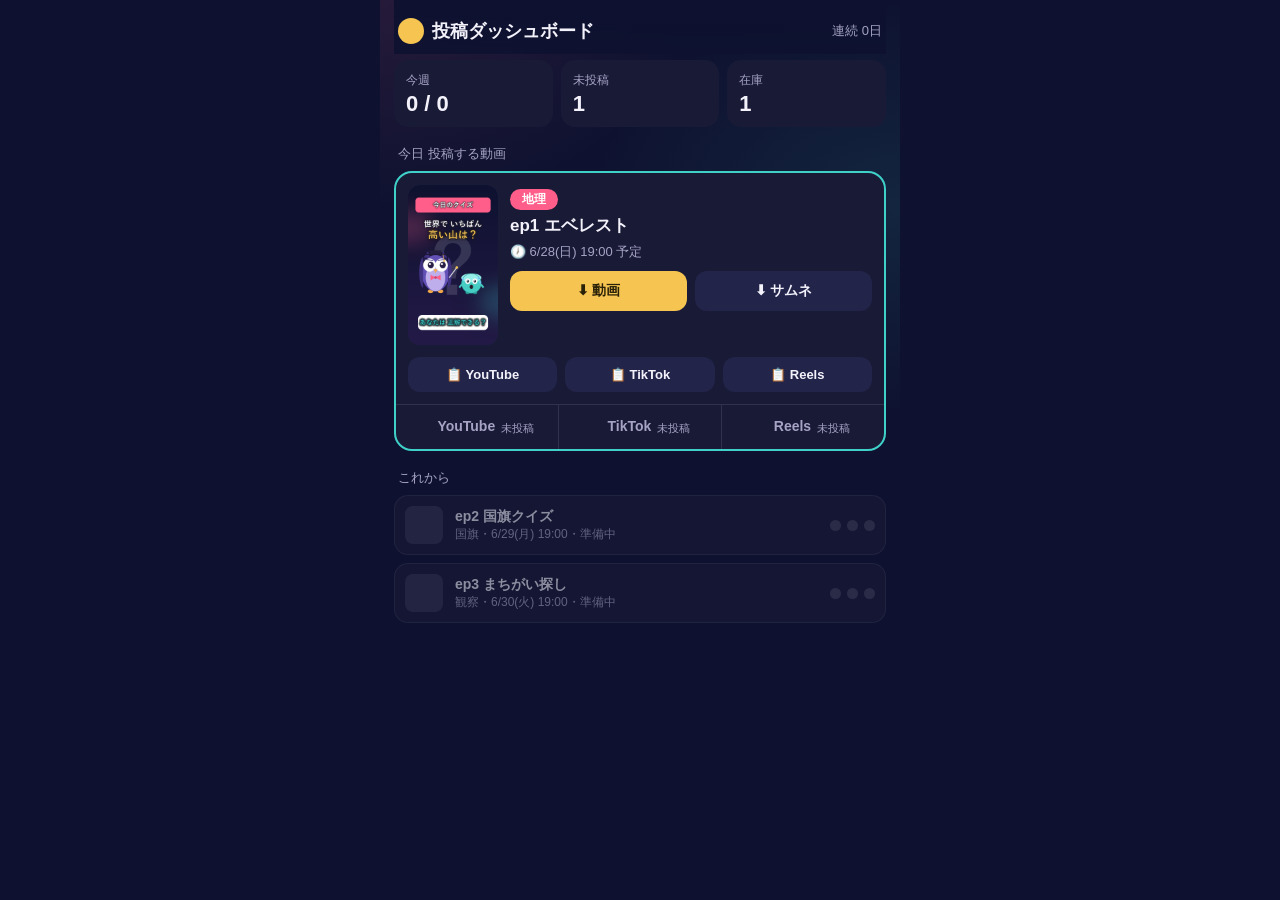
==== index.html @ 8dc2390d "Add quiz publishing dashboard (ホー博士のクイズ)" ====
<!doctype html>
<html lang="ja">
<head>
<meta charset="utf-8">
<meta name="viewport" content="width=device-width,initial-scale=1,viewport-fit=cover">
<meta name="theme-color" content="#0e1230">
<meta name="apple-mobile-web-app-capable" content="yes">
<meta name="apple-mobile-web-app-status-bar-style" content="black-translucent">
<link rel="apple-touch-icon" href="icon-192.png">
<link rel="manifest" href="manifest.json">
<title>ホー博士のクイズ｜投稿ダッシュボード</title>
<link rel="stylesheet" href="style.css">
</head>
<body>
<header>
  <div class="logo"><span class="dot"></span><span>投稿ダッシュボード</span></div>
  <div class="streak" id="streak">連続 0日</div>
</header>

<div class="stats">
  <div class="stat"><span>今週</span><b id="st-week">0 / 0</b></div>
  <div class="stat"><span>未投稿</span><b id="st-todo">0</b></div>
  <div class="stat"><span>在庫</span><b id="st-stock">0</b></div>
</div>

<div id="today-wrap"></div>
<div class="sec" id="up-sec" style="display:none"><span>これから</span></div>
<div id="list"></div>

<div class="toast" id="toast">コピーしました</div>

<script src="app.js"></script>
</body>
</html>
---- style.css ----
:root{
  --navy:#0e1230; --navy2:#1b1640; --card:#191a36; --card2:#22244a;
  --gold:#f5c451; --cyan:#3fd0c8; --mag:#ff5e8a; --txt:#f3f2fb; --mut:#a6a3c4;
  --ok:#3fd07a; --line:rgba(255,255,255,.10);
}
*{box-sizing:border-box;-webkit-tap-highlight-color:transparent}
html,body{margin:0;background:var(--navy);color:var(--txt);
  font-family:-apple-system,BlinkMacSystemFont,"Hiragino Kaku Gothic ProN","Yu Gothic",sans-serif;}
body{max-width:520px;margin:0 auto;padding:0 14px 60px;background:
  radial-gradient(120% 60% at 0% 0%,rgba(255,94,138,.10),transparent 50%),
  radial-gradient(120% 60% at 100% 30%,rgba(63,208,200,.10),transparent 50%),var(--navy);}
header{display:flex;align-items:center;justify-content:space-between;padding:18px 4px 10px;position:sticky;top:0;
  background:linear-gradient(var(--navy),rgba(14,18,48,.92));backdrop-filter:blur(6px);z-index:5}
.logo{display:flex;align-items:center;gap:8px;font-size:18px;font-weight:700}
.logo .dot{width:26px;height:26px;border-radius:50%;background:var(--gold)}
.streak{font-size:13px;color:var(--mut)}
.stats{display:grid;grid-template-columns:repeat(3,1fr);gap:8px;margin:6px 0 16px}
.stat{background:var(--card);border-radius:14px;padding:10px 12px}
.stat b{display:block;font-size:22px;margin-top:2px}
.stat span{font-size:12px;color:var(--mut)}
.sec{font-size:13px;color:var(--mut);margin:18px 4px 8px;display:flex;align-items:center;gap:6px}
.card{background:var(--card);border:1px solid var(--line);border-radius:18px;overflow:hidden;margin-bottom:12px}
.card.today{border:2px solid var(--cyan)}
.crow{display:flex;gap:12px;padding:12px}
.thumb{width:90px;height:160px;border-radius:12px;object-fit:cover;flex-shrink:0;background:var(--card2)}
.cmeta{flex:1;min-width:0}
.ctitle{font-size:17px;font-weight:700}
.cgenre{display:inline-block;background:var(--mag);color:#fff;font-size:12px;font-weight:700;
  padding:2px 12px;border-radius:20px;margin:4px 0}
.ctime{font-size:13px;color:var(--mut);display:flex;align-items:center;gap:5px;margin:6px 0 10px}
.btnrow{display:flex;gap:8px;margin-bottom:8px}
button,.btn{font:inherit;border:none;border-radius:12px;padding:11px 8px;font-size:14px;font-weight:700;
  background:var(--card2);color:var(--txt);cursor:pointer;flex:1;text-align:center;text-decoration:none;
  display:flex;align-items:center;justify-content:center;gap:6px;transition:transform .08s}
button:active,.btn:active{transform:scale(.96)}
.btn.primary{background:var(--gold);color:#2a2208}
.btn.full{width:100%;flex:none}
.copybar{display:flex;gap:8px;padding:0 12px 12px}
.copybar button{font-size:13px;padding:10px 6px}
.toggles{display:flex;border-top:1px solid var(--line)}
.tg{flex:1;padding:13px 0;text-align:center;font-size:14px;font-weight:700;color:var(--mut);
  background:none;border:none;border-right:1px solid var(--line);border-radius:0;cursor:pointer}
.tg:last-child{border-right:none}
.tg.on{color:var(--ok)}
.tg .lab{font-size:11px;display:block;margin-top:2px;font-weight:400}
.mini{display:flex;align-items:center;gap:12px;padding:10px;background:var(--card);
  border:1px solid var(--line);border-radius:14px;margin-bottom:8px}
.mini .sw{width:38px;height:38px;border-radius:8px;flex-shrink:0}
.mini .mt{flex:1;min-width:0}
.mini .mt b{font-size:14px}.mini .mt span{font-size:12px;color:var(--mut);display:block}
.dots{display:flex;gap:6px}
.dots i{width:11px;height:11px;border-radius:50%;background:rgba(255,255,255,.18)}
.dots i.on{background:var(--ok)}
.pill{font-size:11px;color:var(--mut);border:1px solid var(--line);padding:3px 9px;border-radius:20px}
.toast{position:fixed;left:50%;bottom:26px;transform:translateX(-50%) translateY(80px);
  background:var(--ok);color:#062a14;font-weight:700;padding:12px 22px;border-radius:30px;
  opacity:0;transition:.25s;z-index:20;font-size:14px}
.toast.show{opacity:1;transform:translateX(-50%) translateY(0)}
.soon{opacity:.55}
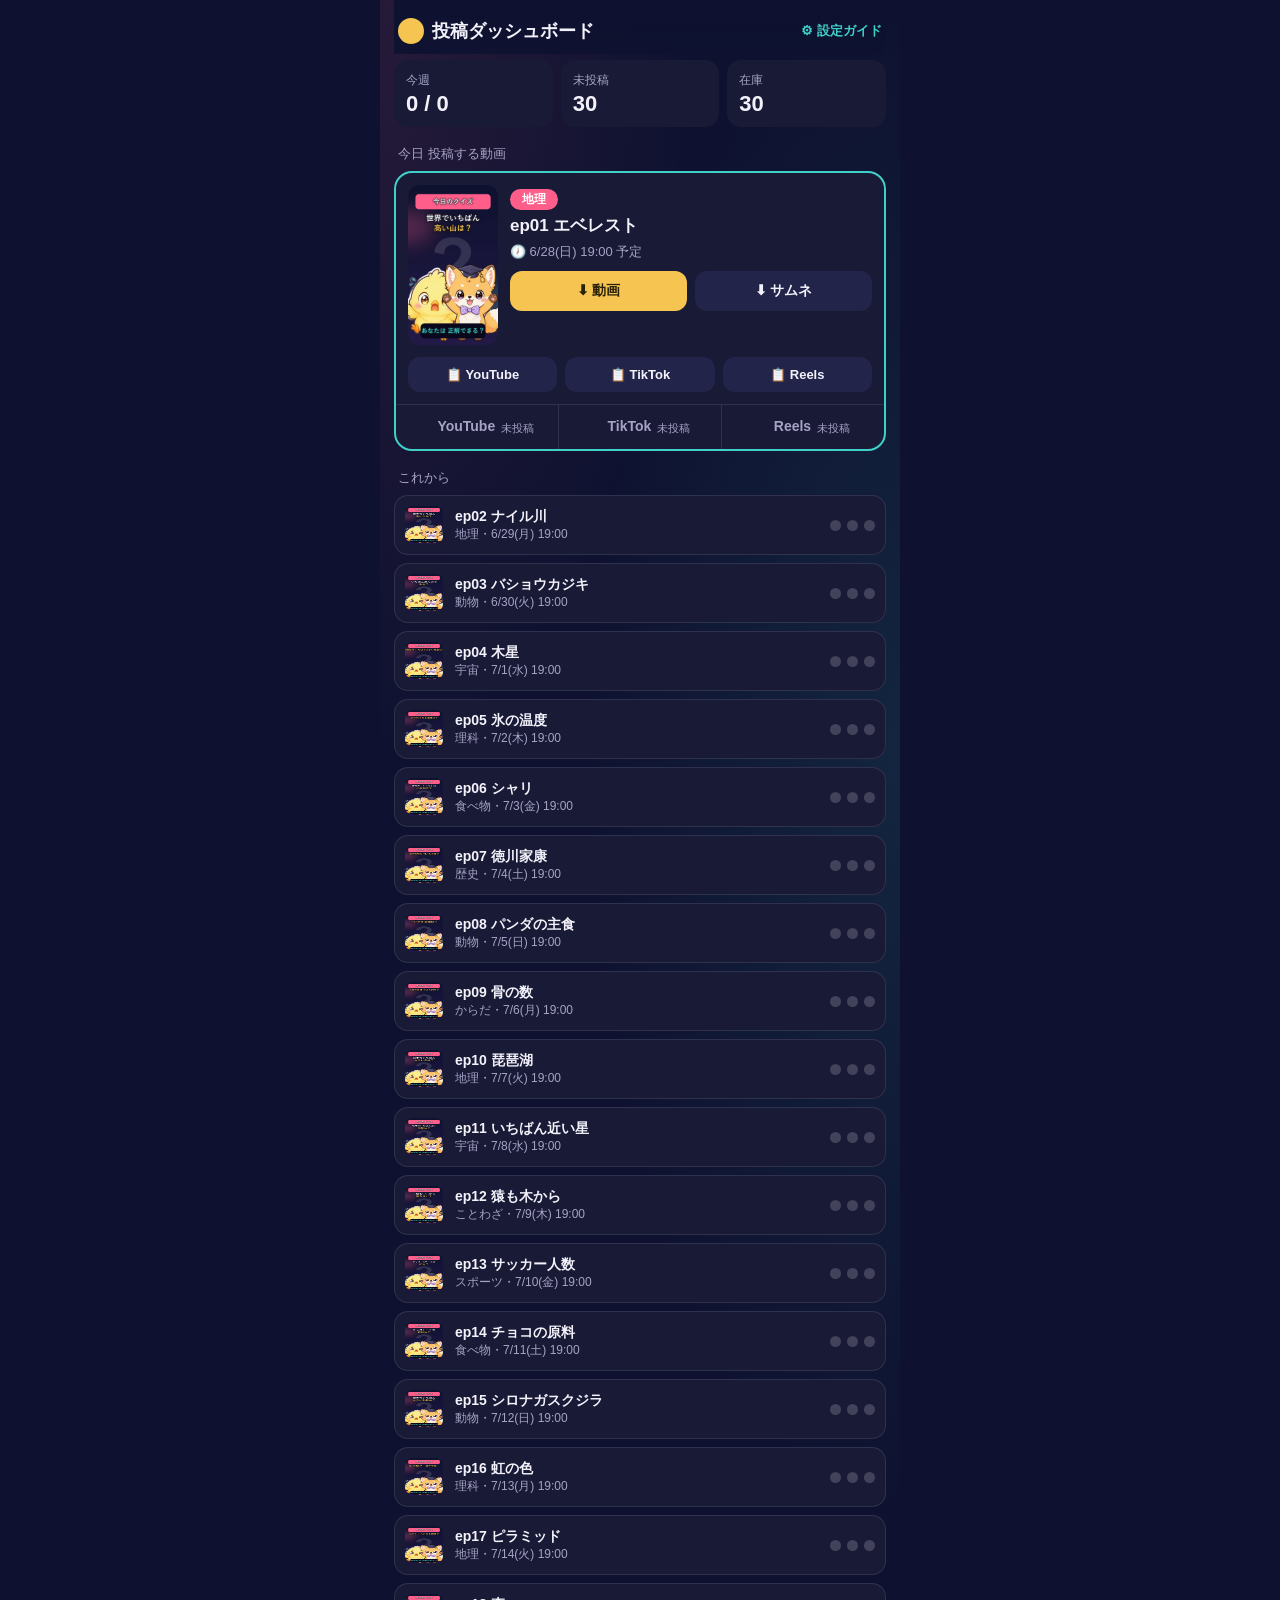
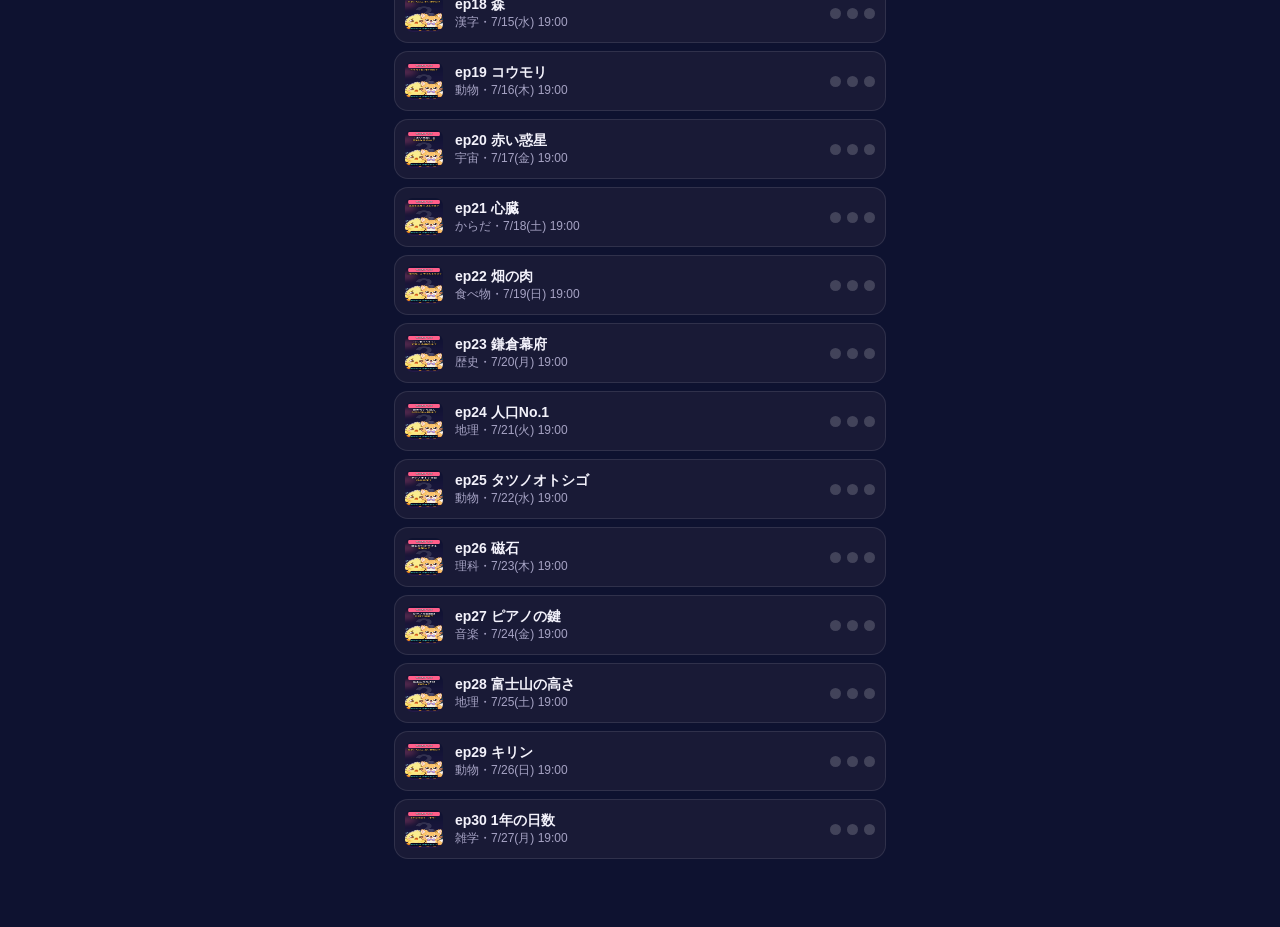
==== commit 7ac055bd: "Add mobile setup guide page with copy buttons" ====
--- a/index.html
+++ b/index.html
@@ -14,7 +14,7 @@
 <body>
 <header>
   <div class="logo"><span class="dot"></span><span>投稿ダッシュボード</span></div>
-  <div class="streak" id="streak">連続 0日</div>
+  <a class="streak" id="setuplink" href="setup.html" style="color:var(--cyan);text-decoration:none;font-weight:700">⚙ 設定ガイド</a>
 </header>
 
 <div class="stats">
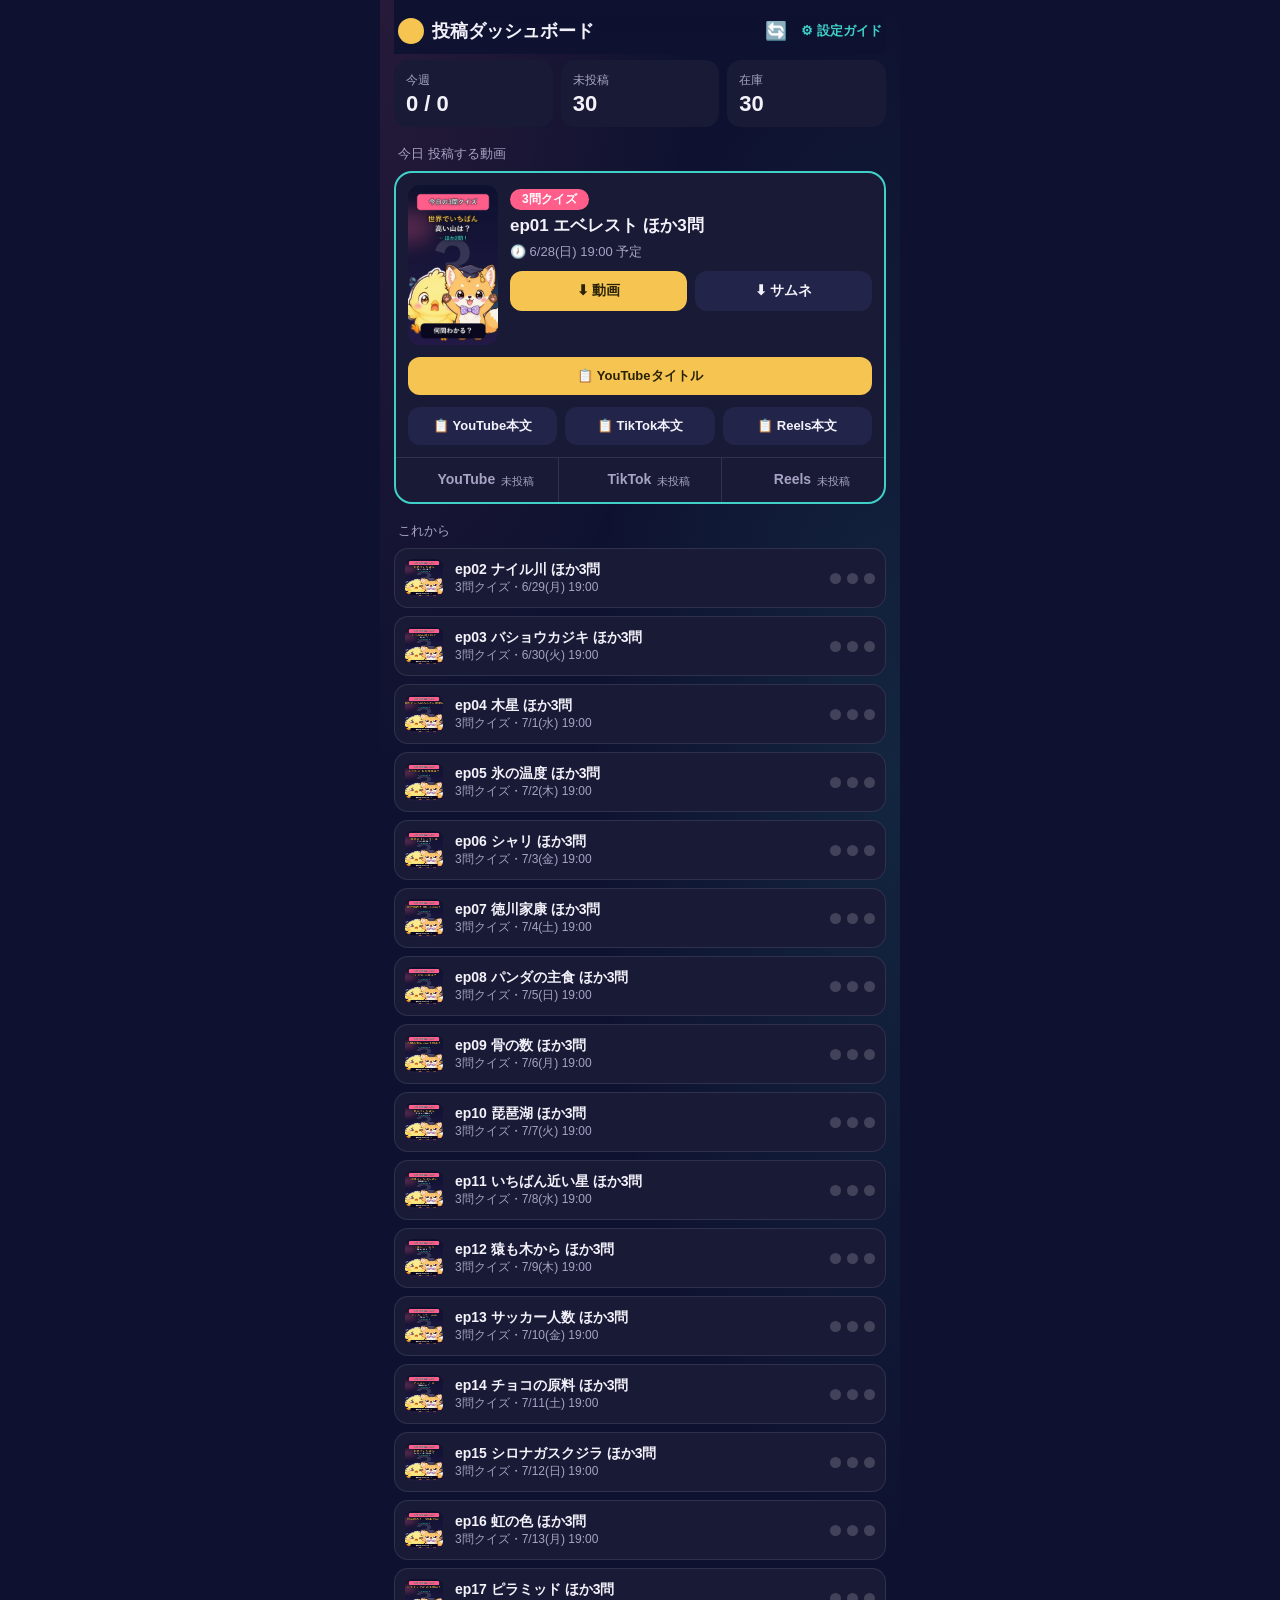
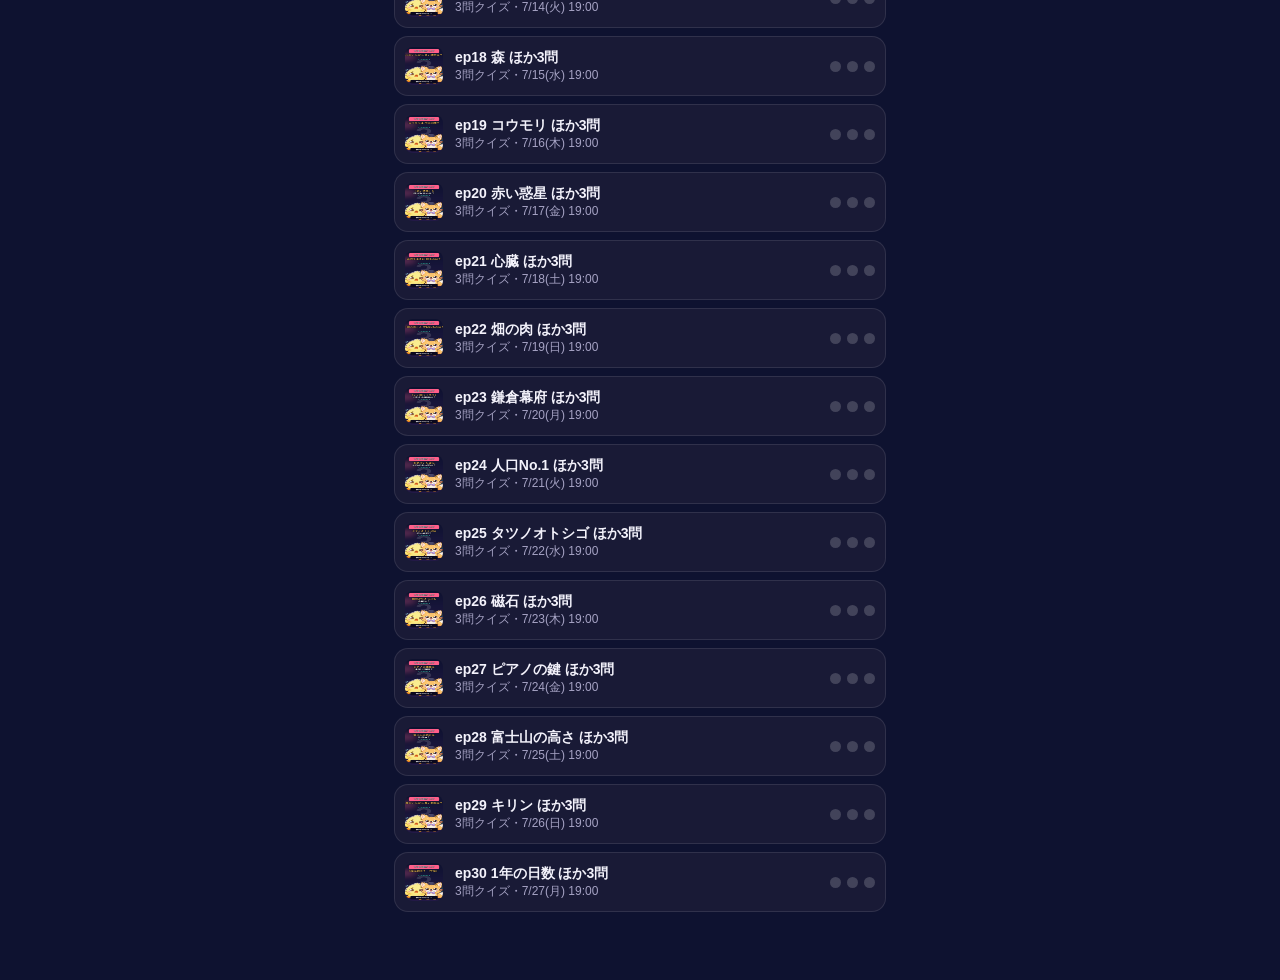
==== commit 3a3ad823: "Network-first SW + manual refresh button (fix stale PWA cache)" ====
--- a/index.html
+++ b/index.html
@@ -14,7 +14,10 @@
 <body>
 <header>
   <div class="logo"><span class="dot"></span><span>投稿ダッシュボード</span></div>
-  <a class="streak" id="setuplink" href="setup.html" style="color:var(--cyan);text-decoration:none;font-weight:700">⚙ 設定ガイド</a>
+  <div style="display:flex;gap:14px;align-items:center">
+    <span id="refresh" title="更新" style="color:var(--cyan);cursor:pointer;font-size:18px">🔄</span>
+    <a class="streak" id="setuplink" href="setup.html" style="color:var(--cyan);text-decoration:none;font-weight:700">⚙ 設定ガイド</a>
+  </div>
 </header>
 
 <div class="stats">
